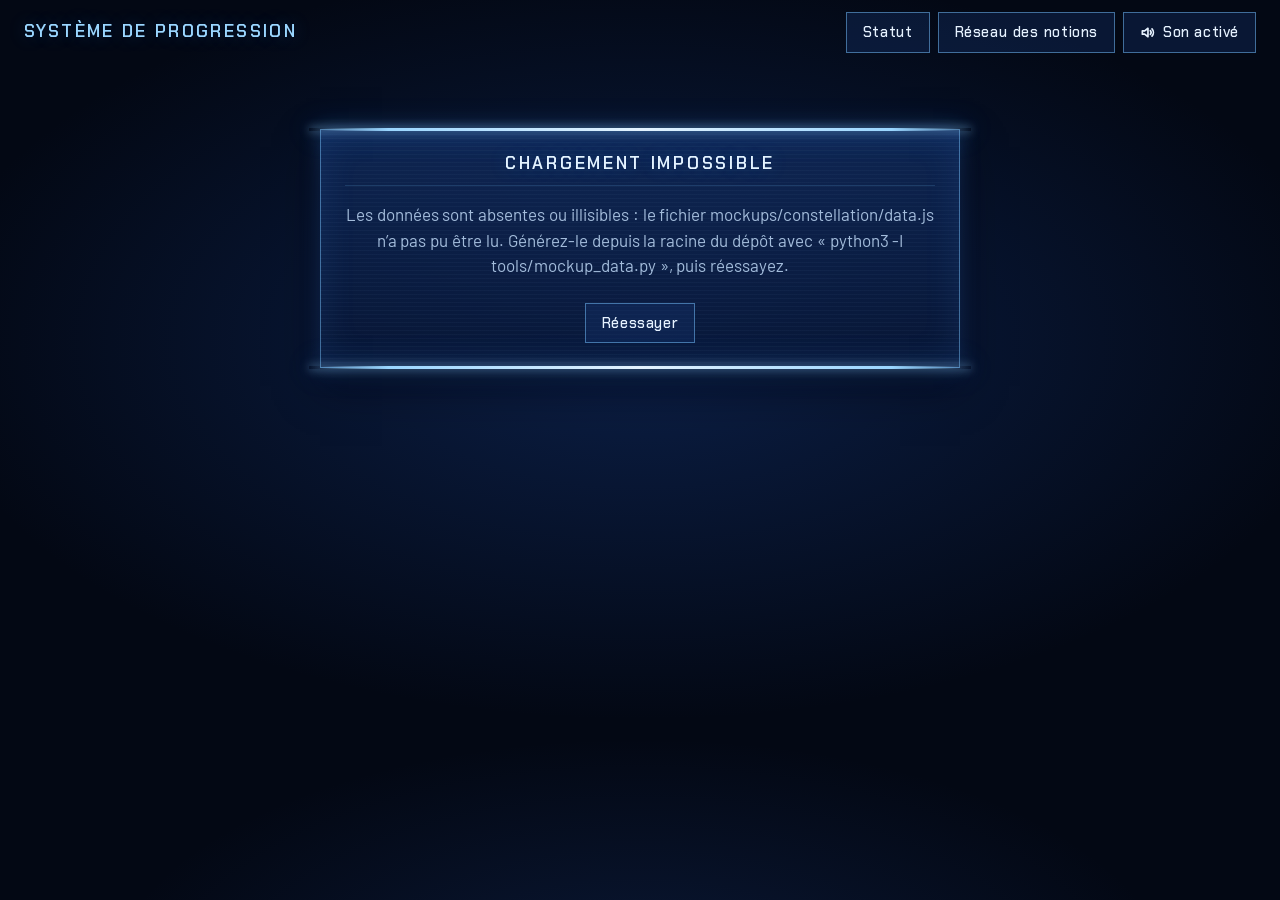
==== public/index.html @ 2bdb4b0c "public: Copie la maquette validée du Système pour la vitrine Besoin : publier la maquette sur GitHub" ====
<!DOCTYPE html>
<html lang="fr">
<head>
  <meta charset="utf-8">
  <meta name="viewport" content="width=device-width, initial-scale=1">
  <meta name="color-scheme" content="dark">
  <meta name="theme-color" content="#030814">
  <title>Système de progression</title>
  <link
    rel="preload"
    href="fonts/chakra-petch-latin-600-normal.woff2"
    as="font"
    type="font/woff2"
    crossorigin
  >
  <link rel="stylesheet" href="css/base.css">
  <link rel="stylesheet" href="css/window.css">
  <link rel="stylesheet" href="css/wheel.css">
  <link rel="stylesheet" href="css/views.css">
  <link rel="stylesheet" href="css/effects.css">
  <link rel="stylesheet" href="css/inbox.css">
  <link rel="stylesheet" href="css/wheel-fx.css">
</head>
<script defer src="data.js"></script>
<script defer src="js/model.js"></script>
<script defer src="js/dom.js"></script>
<script defer src="js/effects.js"></script>
<script defer src="js/sound-data.js"></script>
<script defer src="js/sound.js"></script>
<script defer src="js/wheel-fx.js"></script>
<script defer src="js/wheel.js"></script>
<script defer src="js/section.js"></script>
<script defer src="js/certs.js"></script>
<script defer src="js/status.js"></script>
<script defer src="js/events.js"></script>
<script defer src="js/inbox.js"></script>
<script defer src="js/demo.js"></script>
<script defer src="js/app.js"></script>
<body>
  <a class="skip-link" href="#view">Aller au contenu</a>
  <header class="topbar">
    <h1 class="brand"><a href="#/">Système de progression</a></h1>
    <nav class="topnav" aria-label="Navigation principale">
      <a class="button" id="nav-status" href="#/status">Statut</a>
      <a class="button" href="network.html">Réseau des notions</a>
      <button
        class="button inbox-toggle"
        type="button"
        id="inbox-toggle"
        popovertarget="inbox"
        hidden
      >
        <svg class="icon" viewBox="0 0 16 16" aria-hidden="true">
          <path d="M8 1.5L13.6 4.75V11.25L8 14.5L2.4 11.25V4.75ZM8 5V8.8M8 10.9V11"/>
        </svg>
        <span>Événements</span>
        <span class="inbox-count" id="inbox-count" hidden></span>
      </button>
      <button class="button sound-toggle" type="button" id="sound-toggle" aria-pressed="true">
        <svg class="icon" viewBox="0 0 16 16" aria-hidden="true">
          <path d="M2.5 6.2V9.8H5L8.5 12.5V3.5L5 6.2Z"/>
          <path d="M11 6A3 3 0 0 1 11 10M12.8 4.2A5.6 5.6 0 0 1 12.8 11.8"/>
        </svg>
        <span class="sound-label">Son activé</span>
      </button>
    </nav>
  </header>
  <main id="view" tabindex="-1"></main>
  <section class="window inbox" id="inbox" popover aria-label="Événements"></section>
  <div class="unlocks" id="unlocks" aria-live="polite"></div>
  <div class="tip" id="tip" role="tooltip" popover="manual" hidden></div>
</body>
</html>
---- public/css/base.css ----
/*
 * Maquette « Système » : jetons, polices, socle de page et surfaces du navigateur.
 *
 * Monde visuel : fenêtres holographiques bleues sur fond d'abîme, à la façon des fenêtres
 * du « Système ». Chakra Petch porte les titres et les chiffres, Barlow le texte courant
 * (fonts/, licence OFL 1.1). Rangs et états de notion suivent une même échelle de rareté
 * en sept couleurs : violet au sommet, or juste en dessous. Aucune valeur visuelle hors
 * de ces jetons dans les autres feuilles.
 */

@font-face {
  font-family: "Chakra Petch";
  font-weight: 500;
  font-display: swap;
  src: url("../fonts/chakra-petch-latin-500-normal.woff2") format("woff2");
}

@font-face {
  font-family: "Chakra Petch";
  font-weight: 600;
  font-display: swap;
  src: url("../fonts/chakra-petch-latin-600-normal.woff2") format("woff2");
}

@font-face {
  font-family: "Chakra Petch";
  font-weight: 700;
  font-display: swap;
  src: url("../fonts/chakra-petch-latin-700-normal.woff2") format("woff2");
}

@font-face {
  font-family: "Barlow";
  font-weight: 400;
  font-display: swap;
  src: url("../fonts/barlow-latin-400-normal.woff2") format("woff2");
}

@font-face {
  font-family: "Barlow";
  font-weight: 500;
  font-display: swap;
  src: url("../fonts/barlow-latin-500-normal.woff2") format("woff2");
}

@font-face {
  font-family: "Barlow";
  font-weight: 600;
  font-display: swap;
  src: url("../fonts/barlow-latin-600-normal.woff2") format("woff2");
}

:root {
  color-scheme: dark;

  /* Couleurs : abîme, voile des fenêtres, flux (bleu du Système), texte. */
  --void: #030814;
  --deep: #071226;
  --veil-top: rgb(20 52 112 / 0.58);
  --veil-bottom: rgb(7 21 52 / 0.8);
  --veil-solid: #0a1d44;
  --veil-dense-top: rgb(15 40 90 / 0.95);
  --veil-dense-bottom: rgb(6 18 46 / 0.97);
  --flux: #4db5ff;
  --flux-bright: #9ad6ff;
  --flux-line: rgb(120 196 255 / 0.5);
  --flux-faint: rgb(120 196 255 / 0.16);
  --rail: #e3f3ff;
  --bright: #ffffff;
  --text: #e6f2ff;
  --text-dim: #a3bcdb;
  --text-faint: #8aa4c6;

  /* Couleurs de rôle : titre, donnée insuffisante. */
  --gold: #f2c14e;
  --warn: #ffb45e;

  /* Échelle de rareté, du plus commun au plus rare : gris, vert, bleu, orange, rouge, */
  /* or, violet. États « découverte » à « transcendée » ; rangs E à Nation, A et S */
  /* échangés (A en or, S en rouge, choix de Louis). */
  --rarity-1: #a9bbd3;
  --rarity-2: #5fdc8f;
  --rarity-3: #4db5ff;
  --rarity-4: #ff9a4d;
  --rarity-5: #ff5f6d;
  --rarity-6: var(--gold);
  --rarity-7: #cf7dff;
  --rank-e: var(--rarity-1);
  --rank-d: var(--rarity-2);
  --rank-c: var(--rarity-3);
  --rank-b: var(--rarity-4);
  --rank-a: var(--rarity-6);
  --rank-s: var(--rarity-5);
  --rank-nation: var(--rarity-7);

  /* Types de lien du réseau : une couleur franche chacun, jamais l'or. */
  --kind-transfer: #ff5fa8;
  --kind-prerequisite: #4db5ff;
  --kind-instance: #62d9ad;
  --kind-complement: #b9a0ff;
  --kind-analog: #ff9a4d;

  --font-display: "Chakra Petch", "Barlow", sans-serif;
  --font-body: "Barlow", sans-serif;
  --fs-xs: 0.8125rem;
  --fs-sm: 0.9375rem;
  --fs-md: 1.0625rem;
  --fs-lg: 1.375rem;
  --fs-xl: 1.75rem;
  --fs-2xl: 2.25rem;

  --s1: 4px;
  --s2: 8px;
  --s3: 12px;
  --s4: 16px;
  --s5: 24px;
  --s6: 32px;
  --s7: 48px;
  --s8: 64px;

  --t-fast: 140ms;
  --t-panel: 280ms;
  --t-travel: 460ms;
  --ease-out: cubic-bezier(0.16, 1, 0.3, 1);

  --glow-soft: 0 0 18px rgb(64 150 255 / 0.28);
  --glow-strong: 0 0 10px rgb(154 214 255 / 0.7), 0 0 28px rgb(64 150 255 / 0.45);
  --topbar: 64px;
}

*,
*::before,
*::after {
  box-sizing: border-box;
}

html {
  background: var(--void);
  scrollbar-color: rgb(120 196 255 / 0.4) transparent;
  scrollbar-width: thin;
}

body {
  margin: 0;
  min-height: 100dvh;
  font-family: var(--font-body);
  font-size: var(--fs-md);
  line-height: 1.5;
  word-spacing: 0.05em;
  color: var(--text);
  background:
    radial-gradient(ellipse 80% 60% at 50% 38%, rgb(22 62 140 / 0.42), transparent 70%),
    radial-gradient(ellipse 60% 40% at 50% 110%, rgb(40 90 190 / 0.2), transparent 70%),
    var(--void);
  background-attachment: fixed;
  font-variant-numeric: tabular-nums;
  -webkit-tap-highlight-color: rgb(77 181 255 / 0.2);
  overflow-x: clip;
}

::selection {
  color: var(--void);
  background: var(--flux-bright);
}

h1,
h2,
h3,
p,
ul,
ol,
dl,
dd,
table {
  margin: 0;
  padding: 0;
}

ul,
ol {
  list-style: none;
}

h1,
h2,
h3 {
  font-family: var(--font-display);
  font-weight: 600;
  line-height: 1.15;
  text-wrap: balance;
}

a {
  color: inherit;
  text-decoration: none;
}

button {
  font: inherit;
  color: inherit;
}

code {
  font-family: ui-monospace, "DejaVu Sans Mono", monospace;
  font-size: 0.88em;
  color: var(--flux-bright);
}

svg {
  display: block;
}

:focus-visible {
  outline: 2px solid var(--rail);
  outline-offset: 3px;
  border-radius: 2px;
}

.visually-hidden {
  position: absolute;
  width: 1px;
  height: 1px;
  overflow: hidden;
  clip-path: inset(50%);
  white-space: nowrap;
}

.skip-link {
  position: fixed;
  top: var(--s2);
  left: var(--s2);
  z-index: 30;
  padding: var(--s2) var(--s4);
  color: var(--void);
  background: var(--rail);
  translate: 0 -200%;
}

.skip-link:focus-visible {
  translate: 0;
}

/* ───── Barre du haut : nom de la page et navigation ───── */

.topbar {
  display: flex;
  flex-wrap: wrap;
  align-items: center;
  justify-content: space-between;
  gap: var(--s2) var(--s5);
  min-height: var(--topbar);
  padding: var(--s3) var(--s5);
}

.brand {
  font-size: var(--fs-md);
  font-weight: 600;
  letter-spacing: 0.14em;
  text-transform: uppercase;
  color: var(--flux-bright);
  text-shadow: var(--glow-soft);
}

.topnav {
  display: flex;
  flex-wrap: wrap;
  gap: var(--s2);
}

.icon {
  flex: none;
  width: 1em;
  height: 1em;
  fill: none;
  stroke: currentColor;
  stroke-width: 1.8;
  stroke-linecap: round;
  stroke-linejoin: round;
}

#view {
  padding: 0 var(--s5) var(--s6);
}

#view:focus {
  outline: none;
}
---- public/css/window.css ----
/*
 * Maquette « Système » : composants partagés par toutes les vues.
 *
 * Fenêtre du Système (.window) : voile bleu translucide, filets lumineux en haut et en
 * bas qui débordent du cadre, titre centré en en-tête, teintée par un ton de rareté
 * (data-tone). Puis boutons, étiquettes de statut, jauges, insignes de rang, signes
 * d'état des notions et infobulle.
 */

.window {
  position: relative;
  padding: var(--s5);
  border: 1px solid var(--flux-line);
  background:
    repeating-linear-gradient(
      180deg,
      rgb(154 214 255 / 0.035) 0 1px,
      transparent 1px 4px
    ),
    linear-gradient(180deg, var(--veil-top), var(--veil-bottom));
  box-shadow:
    0 18px 40px rgb(0 4 16 / 0.55),
    var(--glow-soft),
    inset 0 0 36px rgb(64 150 255 / 0.12);
}

.window::before,
.window::after {
  content: "";
  position: absolute;
  left: calc(var(--s3) * -1);
  right: calc(var(--s3) * -1);
  height: 3px;
  background: linear-gradient(
    90deg,
    transparent,
    var(--flux-bright) 12%,
    var(--rail) 50%,
    var(--flux-bright) 88%,
    transparent
  );
  box-shadow: var(--glow-strong);
  pointer-events: none;
}

.window::before {
  top: -2px;
}

.window::after {
  bottom: -2px;
}

.window-head {
  display: flex;
  align-items: center;
  justify-content: center;
  gap: var(--s3);
  margin-bottom: var(--s4);
  padding-bottom: var(--s3);
  border-bottom: 1px solid var(--flux-faint);
}

.window-title {
  font-size: var(--fs-md);
  font-weight: 600;
  letter-spacing: 0.16em;
  text-transform: uppercase;
  color: var(--rail);
  text-shadow: var(--glow-soft);
}

/* ───── Ton de rareté (data-tone 1 à 7, ou gold) : teinte fenêtre, jauge ou ligne ───── */

[data-tone="1"] {
  --tone: var(--rarity-1);
}

[data-tone="2"] {
  --tone: var(--rarity-2);
}

[data-tone="3"] {
  --tone: var(--rarity-3);
}

[data-tone="4"] {
  --tone: var(--rarity-4);
}

[data-tone="5"] {
  --tone: var(--rarity-5);
}

[data-tone="6"] {
  --tone: var(--rarity-6);
}

[data-tone="7"] {
  --tone: var(--rarity-7);
}

[data-tone="gold"] {
  --tone: var(--gold);
}

.window[data-tone] {
  border-color: color-mix(in oklab, var(--tone) 60%, transparent);
  background:
    repeating-linear-gradient(
      180deg,
      color-mix(in oklab, var(--tone) 5%, transparent) 0 1px,
      transparent 1px 4px
    ),
    linear-gradient(
      180deg,
      color-mix(in oklab, var(--tone) 16%, var(--veil-top)),
      var(--veil-bottom)
    );
  box-shadow:
    0 18px 40px rgb(0 4 16 / 0.55),
    0 0 18px color-mix(in oklab, var(--tone) 30%, transparent),
    inset 0 0 36px color-mix(in oklab, var(--tone) 12%, transparent);
}

.window[data-tone]::before,
.window[data-tone]::after {
  background: linear-gradient(
    90deg,
    transparent,
    var(--tone) 12%,
    color-mix(in oklab, var(--tone) 30%, white) 50%,
    var(--tone) 88%,
    transparent
  );
  box-shadow:
    0 0 10px color-mix(in oklab, var(--tone) 70%, transparent),
    0 0 28px color-mix(in oklab, var(--tone) 45%, transparent);
}

.window[data-tone] > .window-head {
  border-bottom-color: color-mix(in oklab, var(--tone) 25%, transparent);
}

.window[data-tone] > .window-head .window-title {
  color: color-mix(in oklab, var(--tone) 30%, white);
  text-shadow: 0 0 18px color-mix(in oklab, var(--tone) 40%, transparent);
}

@media (prefers-reduced-motion: no-preference) {
  .unfold {
    animation: unfold var(--t-panel) var(--ease-out) backwards;
    animation-delay: calc(var(--order, 0) * 50ms);
  }

  @keyframes unfold {
    from {
      clip-path: inset(49% -16px 49% -16px);
      opacity: 0.3;
    }

    to {
      clip-path: inset(-16px -16px -48px -16px);
      opacity: 1;
    }
  }
}

/* ───── Boutons et liens d'action ───── */

.button {
  display: inline-flex;
  align-items: center;
  gap: var(--s2);
  min-height: 40px;
  padding: var(--s2) var(--s4);
  border: 1px solid var(--flux-line);
  font-family: var(--font-display);
  font-size: var(--fs-sm);
  font-weight: 500;
  letter-spacing: 0.04em;
  color: var(--text);
  background: rgb(20 52 112 / 0.35);
  cursor: pointer;
  transition:
    background-color var(--t-fast) var(--ease-out),
    border-color var(--t-fast) var(--ease-out),
    box-shadow var(--t-fast) var(--ease-out);
}

.button[aria-current="page"] {
  border-color: var(--flux-bright);
  background: rgb(40 100 200 / 0.5);
}

.button:active {
  scale: 0.97;
}

.sound-toggle[aria-pressed="false"] {
  color: var(--text-faint);
  border-style: dashed;
}

@media (hover: hover) {
  .button:hover {
    border-color: var(--rail);
    background: rgb(40 100 200 / 0.5);
    box-shadow: var(--glow-soft);
  }
}

.key {
  padding: 0 var(--s2);
  border: 1px solid var(--flux-faint);
  font-size: var(--fs-xs);
  color: var(--text-dim);
}

/* ───── Statut d'une valeur : observé, estimé, insuffisant, non mesurable ───── */

.tag {
  display: inline-block;
  padding: 0 var(--s2);
  border: 1px solid var(--flux-faint);
  font-size: var(--fs-xs);
  font-weight: 500;
  line-height: 1.5;
  color: var(--text-dim);
  white-space: nowrap;
  cursor: help;
}

.tag[data-status="estimated"] {
  border-style: dashed;
  border-color: var(--flux-line);
  color: var(--flux-bright);
}

.tag[data-status="insufficient"] {
  border-style: dotted;
  border-color: var(--warn);
  color: var(--warn);
}

.tag[data-status="unmeasurable"] {
  border-style: dotted;
  color: var(--text-faint);
}

.info {
  display: inline-grid;
  place-items: center;
  width: 20px;
  height: 20px;
  vertical-align: -4px;
  color: var(--text-faint);
  cursor: help;
}

.info .icon {
  width: 16px;
  height: 16px;
  stroke-width: 2.4;
}

.info:hover,
.info:focus-visible {
  color: var(--rail);
}

.nowrap {
  white-space: nowrap;
}

/* ───── Jauge ───── */

.bar {
  position: relative;
  height: 6px;
  background: rgb(120 196 255 / 0.14);
  overflow: hidden;
}

.bar-fill {
  position: absolute;
  inset: 0 auto 0 0;
  width: calc(var(--ratio, 0) * 100%);
  min-width: 0;
  background: linear-gradient(90deg, var(--flux), var(--rail));
  box-shadow: var(--glow-strong);
}

.bar[data-tone] {
  background: color-mix(in oklab, var(--tone) 16%, transparent);
}

.bar[data-tone] .bar-fill {
  background: linear-gradient(
    90deg,
    color-mix(in oklab, var(--tone) 65%, black),
    var(--tone)
  );
  box-shadow: 0 0 12px color-mix(in oklab, var(--tone) 60%, transparent);
}

/* ───── Insigne de rang : hexagone, couleur par rareté, lettre toujours lisible ───── */

.rank {
  --rank-color: var(--text-faint);
  --tone: var(--rank-color);
  --hexagon: polygon(50% 0, 100% 25%, 100% 75%, 50% 100%, 0 75%, 0 25%);
  position: relative;
  isolation: isolate;
  display: inline-grid;
  place-items: center;
  flex: none;
  width: 2.3em;
  aspect-ratio: 1 / 1.1;
  font-family: var(--font-display);
  font-weight: 700;
  line-height: 1;
  color: var(--rank-color);
}

/* Le fond de l'hexagone est un calque : les éclairs de l'insigne peuvent en déborder. */
.rank::before {
  content: "";
  position: absolute;
  inset: 0;
  z-index: -1;
  background: var(--rank-color);
  clip-path: var(--hexagon);
}

.rank > span {
  display: grid;
  place-items: center;
  width: calc(100% - 4px);
  height: calc(100% - 4px);
  background: var(--veil-solid);
  clip-path: var(--hexagon);
}

.rank[data-rank="E"] {
  --rank-color: var(--rank-e);
}

.rank[data-rank="D"] {
  --rank-color: var(--rank-d);
}

.rank[data-rank="C"] {
  --rank-color: var(--rank-c);
}

.rank[data-rank="B"] {
  --rank-color: var(--rank-b);
}

.rank[data-rank="A"] {
  --rank-color: var(--rank-a);
}

.rank[data-rank="S"] {
  --rank-color: var(--rank-s);
}

.rank[data-rank="Nation"] {
  --rank-color: var(--rank-nation);
}

/* ───── Signe d'état d'une notion : forme par rendu, couleur de rareté par état ───── */

.glyph {
  --state-color: var(--text-faint);
  flex: none;
  width: 14px;
  height: 14px;
  overflow: visible;
}

.glyph[data-level="1"] {
  --state-color: var(--rarity-1);
}

.glyph[data-level="2"] {
  --state-color: var(--rarity-2);
}

.glyph[data-level="3"] {
  --state-color: var(--rarity-3);
}

.glyph[data-level="4"] {
  --state-color: var(--rarity-4);
}

.glyph[data-level="5"] {
  --state-color: var(--rarity-5);
}

.glyph[data-level="6"] {
  --state-color: var(--rarity-6);
}

.glyph[data-level="7"] {
  --state-color: var(--rarity-7);
}

.glyph[data-group="unmet"] {
  fill: none;
  stroke: var(--text-faint);
  stroke-width: 1.4;
  opacity: 0.7;
}

.glyph[data-group="declared"] {
  fill: none;
  stroke: var(--rail);
  stroke-width: 1.6;
  stroke-dasharray: 2.4 2;
}

.glyph[data-group="low"] {
  fill: var(--state-color);
  stroke: none;
}

.glyph[data-group="high"] {
  fill: var(--state-color);
  stroke: var(--rail);
  stroke-width: 1;
  filter: drop-shadow(0 0 5px var(--state-color));
}

@media (prefers-reduced-motion: no-preference) {
  .glyph[data-group="high"] {
    animation: awake 2.8s ease-in-out infinite alternate;
  }

  @keyframes awake {
    from {
      filter: drop-shadow(0 0 2px var(--state-color));
    }

    to {
      filter: drop-shadow(0 0 8px var(--state-color));
    }
  }
}

/* ───── Infobulle : rendue sur le body, bornée à l'écran par dom.js ───── */

.tip {
  position: fixed;
  top: 0;
  left: 0;
  z-index: 40;
  max-width: min(320px, calc(100vw - 16px));
  padding: var(--s2) var(--s3);
  border: 1px solid var(--flux-bright);
  font-size: var(--fs-xs);
  font-weight: 500;
  line-height: 1.4;
  color: var(--text);
  background: var(--veil-solid);
  box-shadow:
    0 8px 20px rgb(0 4 16 / 0.6),
    var(--glow-soft);
  pointer-events: none;
  overflow-wrap: anywhere;
  white-space: pre-line;
}

.tip[popover] {
  inset: 0 auto auto 0;
  margin: 0;
  overflow: visible;
}

.tip[hidden] {
  display: none;
}

@media (prefers-reduced-motion: no-preference) {
  .tip {
    animation: tip-in var(--t-fast) var(--ease-out);
  }

  @keyframes tip-in {
    from {
      opacity: 0;
    }
  }
}

/* ───── Page de repli : données absentes ou illisibles ───── */

.fatal {
  max-width: 640px;
  margin: var(--s8) auto 0;
  text-align: center;
}

.fatal p {
  margin-bottom: var(--s5);
  color: var(--text-dim);
}

.empty {
  color: var(--text-dim);
}
---- public/css/wheel.css ----
/*
 * Maquette « Système » : niveau 1, la roue des domaines.
 *
 * La roue occupe la hauteur libre de l'écran ; ses tailles suivent --size, texte du
 * centre compris, pour qu'il tienne à toute taille et à tout zoom. Sous 620 px de large
 * ou 600 px de haut, la liste des domaines la remplace. L'allumage en cascade
 * des secteurs ne joue qu'au premier affichage (.is-intro).
 */

.wheel-stage {
  --size: min(100vw - 2 * var(--s5), 100dvh - var(--topbar) - 72px);
  position: relative;
  display: grid;
  place-items: center;
}

.wheel {
  position: relative;
  width: var(--size);
  aspect-ratio: 1;
}

.wheel-svg {
  width: 100%;
  height: 100%;
  overflow: visible;
}

.domain-list {
  display: none;
}

/* ───── Secteurs ───── */

.sector {
  cursor: pointer;
  outline: none;
}

.sector-shape {
  fill: rgb(44 116 230 / 0.16);
  stroke: var(--flux-line);
  stroke-width: 1.5;
  transition:
    fill var(--t-fast) var(--ease-out),
    stroke var(--t-fast) var(--ease-out);
}

.sector[data-ranked="no"] .sector-shape {
  fill: rgb(44 116 230 / 0.06);
  stroke: var(--flux-faint);
  stroke-dasharray: 5 5;
}

.sector[data-rank="E"] {
  --sector-color: var(--rank-e);
}

.sector[data-rank="D"] {
  --sector-color: var(--rank-d);
}

.sector[data-rank="C"] {
  --sector-color: var(--rank-c);
}

.sector[data-rank="B"] {
  --sector-color: var(--rank-b);
}

.sector[data-rank="A"] {
  --sector-color: var(--rank-a);
}

.sector[data-rank="S"] {
  --sector-color: var(--rank-s);
}

.sector[data-rank="Nation"] {
  --sector-color: var(--rank-nation);
}

.sector[data-rank] .sector-shape {
  fill: color-mix(in srgb, var(--sector-color) 20%, transparent);
  stroke: color-mix(in srgb, var(--sector-color) 75%, transparent);
}

.sector[data-rank] .tier-fill {
  stroke: var(--sector-color);
  filter: drop-shadow(0 0 5px var(--sector-color));
}

.sector[data-rank="S"] .sector-shape,
.sector[data-rank="Nation"] .sector-shape {
  stroke: var(--sector-color);
  stroke-width: 2.5;
  filter: drop-shadow(0 0 8px var(--sector-color));
}

.sector[data-rank="S"] .sector-name,
.sector[data-rank="Nation"] .sector-name {
  fill: var(--sector-color);
}

.sector-name {
  font-family: var(--font-display);
  font-size: 23px;
  font-weight: 600;
  letter-spacing: 0.02em;
  fill: var(--text);
  text-anchor: middle;
  dominant-baseline: central;
  pointer-events: none;
}

.sector[data-ranked="no"] .sector-name {
  fill: var(--text-dim);
}

.tier-track,
.tier-fill {
  fill: none;
  stroke-width: 7;
}

.tier-track {
  stroke: rgb(120 196 255 / 0.2);
}

.tier-fill {
  stroke: var(--rail);
  filter: drop-shadow(0 0 5px var(--flux));
}

.sector-rank {
  --rank-color: var(--text-faint);
}

.sector-rank polygon {
  fill: var(--veil-solid);
  stroke: var(--rank-color);
  stroke-width: 2.5;
}

.sector-rank[data-rank="none"] polygon {
  stroke-width: 1.5;
  stroke-dasharray: 4 4;
}

.rank-letter {
  font-family: var(--font-display);
  font-size: 25px;
  font-weight: 700;
  fill: var(--rank-color);
  text-anchor: middle;
  dominant-baseline: central;
}

.sector-rank[data-rank="E"] {
  --rank-color: var(--rank-e);
}

.sector-rank[data-rank="D"] {
  --rank-color: var(--rank-d);
}

.sector-rank[data-rank="C"] {
  --rank-color: var(--rank-c);
}

.sector-rank[data-rank="B"] {
  --rank-color: var(--rank-b);
}

.sector-rank[data-rank="A"] {
  --rank-color: var(--rank-a);
}

.sector-rank[data-rank="S"] {
  --rank-color: var(--rank-s);
}

.sector-rank[data-rank="Nation"] {
  --rank-color: var(--rank-nation);
}

.sector:focus-visible .sector-shape {
  fill: color-mix(in srgb, var(--sector-color, var(--flux)) 45%, transparent);
  stroke: var(--rail);
  stroke-width: 3;
}

@media (hover: hover) {
  .sector:hover .sector-shape {
    fill: color-mix(in srgb, var(--sector-color, var(--flux)) 45%, transparent);
    stroke: var(--rail);
    filter: drop-shadow(0 0 10px var(--sector-color, var(--flux)));
  }

  .sector:hover .sector-name {
    fill: var(--bright);
  }

  .wheel-svg:has(.sector:hover) .sector:not(:hover) {
    opacity: 0.55;
  }
}

.sector {
  transition: opacity var(--t-fast) var(--ease-out);
}

@media (prefers-reduced-motion: no-preference) {
  .is-intro .sector {
    animation: sector-on 520ms var(--ease-out) backwards;
    animation-delay: calc(var(--i) * 34ms + 120ms);
  }

  .is-intro .hub {
    animation: hub-on 600ms var(--ease-out) backwards;
  }

  @keyframes sector-on {
    from {
      opacity: 0;
      filter: brightness(2.4);
    }
  }

  @keyframes hub-on {
    from {
      opacity: 0;
      scale: 0.9;
    }
  }
}

/* ───── Centre : niveaux et accès à la fenêtre de statut ───── */

.gauge-track {
  fill: none;
  stroke: rgb(120 196 255 / 0.14);
  stroke-width: 3;
}

.gauge-fill {
  fill: none;
  stroke-width: 4;
  stroke-linecap: round;
}

.gauge-official {
  stroke: var(--rail);
  filter: drop-shadow(0 0 4px var(--flux-bright));
}

.gauge-system {
  stroke: var(--flux);
}

.hub {
  position: absolute;
  inset: 34.4%;
  display: flex;
  flex-direction: column;
  align-items: center;
  justify-content: center;
  gap: calc(var(--size) * 0.004);
  border: 1px solid var(--flux-line);
  border-radius: 50%;
  font-size: calc(var(--size) * 0.0165);
  text-align: center;
  background: radial-gradient(circle, rgb(28 76 160 / 0.6), rgb(7 21 52 / 0.85) 75%);
  box-shadow:
    var(--glow-soft),
    inset 0 0 30px rgb(64 150 255 / 0.2);
  transition:
    border-color var(--t-fast) var(--ease-out),
    box-shadow var(--t-fast) var(--ease-out);
}

.hub:focus-visible {
  border-radius: 50%;
}

.hub-official,
.hub-system {
  display: flex;
  flex-wrap: wrap;
  align-items: baseline;
  justify-content: center;
  gap: 0 0.5em;
}

.hub-official {
  flex-direction: column;
  align-items: center;
}

.hub-label {
  font-family: var(--font-display);
  font-weight: 500;
  letter-spacing: 0.1em;
  text-transform: uppercase;
  color: var(--text-dim);
}

.hub-official .hub-value {
  font-family: var(--font-display);
  font-size: 3.5em;
  font-weight: 700;
  line-height: 1.05;
  color: var(--bright);
  text-shadow: var(--glow-strong);
}

.hub-system .hub-value {
  font-family: var(--font-display);
  font-size: 1.25em;
  font-weight: 600;
}

.hub .tag {
  font-size: 0.85em;
  line-height: 1.35;
  cursor: inherit;
}

.hub-action {
  display: inline-flex;
  align-items: center;
  gap: 0.3em;
  margin-top: 0.3em;
  font-size: 0.92em;
  font-weight: 500;
  color: var(--flux-bright);
}

@media (hover: hover) {
  .hub:hover {
    border-color: var(--rail);
    box-shadow:
      var(--glow-strong),
      inset 0 0 30px rgb(64 150 255 / 0.3);
  }
}

/* ───── Résumé d'un domaine, à droite de la roue quand la place existe ───── */

.readout {
  display: none;
  position: absolute;
  top: 50%;
  left: calc(100% + var(--s6));
  width: min(300px, calc((100vw - var(--size)) / 2 - var(--s8)));
  translate: 0 -50%;
  pointer-events: none;
}

.has-side .readout {
  display: block;
}

.readout-window {
  animation: none;
  padding: var(--s4);
  font-size: var(--fs-sm);
}

.readout-rank {
  display: flex;
  align-items: center;
  gap: var(--s3);
  margin-bottom: var(--s4);
}

.readout-tiers {
  display: grid;
  gap: var(--s3);
}

.readout-tier {
  display: grid;
  grid-template-columns: 1fr auto;
  gap: var(--s1) var(--s3);
}

.readout-tier .bar {
  grid-column: 1 / -1;
}

.readout-count {
  font-family: var(--font-display);
  color: var(--text-dim);
}

.readout-next {
  margin-top: var(--s4);
  padding-top: var(--s3);
  border-top: 1px solid var(--flux-faint);
  color: var(--text-dim);
}

.wheel-legend {
  margin-top: var(--s4);
  font-size: var(--fs-sm);
  color: var(--text-dim);
  text-align: center;
}

.wheel-empty {
  margin-top: var(--s8);
  text-align: center;
}

/* ───── Écran trop petit pour la roue : centre puis liste des domaines ───── */

@media (max-width: 620px), (max-height: 600px) {
  .wheel-stage {
    --size: min(100vw - 2 * var(--s5), 320px);
    gap: var(--s5);
  }

  .wheel {
    height: calc(var(--size) * 0.62);
    aspect-ratio: auto;
  }

  .wheel-svg {
    display: none;
  }

  .hub {
    inset: 0 19%;
    font-size: calc(var(--size) * 0.033);
  }

  .domain-list {
    display: grid;
    grid-template-columns: repeat(auto-fill, minmax(240px, 1fr));
    width: 100%;
  }

  .domain-row {
    display: flex;
    align-items: center;
    gap: var(--s3);
    min-height: 56px;
    padding: var(--s2) var(--s3);
    border: 1px solid var(--flux-faint);
    font-size: var(--fs-sm);
  }

  .domain-name {
    flex: 1;
    font-family: var(--font-display);
    font-weight: 600;
  }

  .domain-rank {
    color: var(--text-dim);
  }

  .domain-row:hover,
  .domain-row:focus-visible {
    border-color: var(--rail);
    background: rgb(40 100 200 / 0.3);
  }
}
---- public/css/views.css ----
/*
 * Maquette « Système » : niveau 2 (domaine), niveau 3 (palier) et fenêtre de statut.
 *
 * L'entrée dans un domaine prolonge la roue : la vue se dévoile en cercle depuis le
 * secteur cliqué (--ox, --oy posés par section.js, dans le repère de la vue). Les autres
 * vues déplient leurs fenêtres (window.css). Les couleurs d'état viennent du ton de rareté
 * (--tone, window.css).
 */

.back {
  display: flex;
  align-items: center;
  gap: var(--s3);
  margin-bottom: var(--s5);
}

.section-view,
.tier-view,
.status-view {
  max-width: 1480px;
  margin: 0 auto;
}

@media (prefers-reduced-motion: no-preference) {
  .section-view.from-sector {
    animation: from-sector var(--t-travel) var(--ease-out);
  }

  .section-view.from-sector .unfold {
    animation: none;
  }

  @keyframes from-sector {
    from {
      clip-path: circle(4% at var(--ox) var(--oy));
      opacity: 0.4;
    }

    to {
      clip-path: circle(150% at var(--ox) var(--oy));
      opacity: 1;
    }
  }
}

/* ───── En-tête d'un domaine ou d'un palier ───── */

.section-head {
  display: flex;
  flex-wrap: wrap;
  align-items: center;
  gap: var(--s3) var(--s5);
  margin-bottom: var(--s4);
}

.section-head .rank {
  font-size: var(--fs-xl);
}

.section-name {
  font-size: var(--fs-2xl);
  letter-spacing: 0.01em;
  color: var(--bright);
  text-shadow: var(--glow-soft);
}

.section-rank {
  display: flex;
  align-items: center;
  gap: var(--s2);
  color: var(--text-dim);
}

.section-next {
  flex: 1 1 320px;
  color: var(--text-dim);
  text-align: right;
}

.state-legend {
  display: flex;
  flex-wrap: wrap;
  gap: var(--s2) var(--s5);
  margin-bottom: var(--s5);
  font-size: var(--fs-sm);
  color: var(--text-dim);
}

.state-legend li {
  display: flex;
  align-items: center;
  gap: var(--s2);
}

.state-legend .info {
  margin-left: calc(var(--s2) * -1);
}

/* ───── Niveau 2 : une fenêtre par palier ───── */

.tiers {
  display: grid;
  grid-template-columns: repeat(auto-fit, minmax(250px, 1fr));
  gap: var(--s6) var(--s5);
  align-items: start;
}

.tier-window {
  padding: var(--s4);
}

.tier-open {
  display: grid;
  grid-template-columns: 1fr auto;
  gap: var(--s2) var(--s3);
  align-items: center;
  margin: 0 calc(var(--s2) * -1) var(--s3);
  padding: var(--s2);
  transition: background-color var(--t-fast) var(--ease-out);
}

.tier-open .bar {
  grid-column: 1 / -1;
}

.tier-count {
  font-family: var(--font-display);
  font-weight: 600;
}

.tier-more {
  display: inline-flex;
  align-items: center;
  gap: var(--s1);
  font-size: var(--fs-sm);
  color: var(--flux-bright);
}

@media (hover: hover) {
  .tier-open:hover {
    background: rgb(64 150 255 / 0.18);
  }
}

.notion {
  display: flex;
  align-items: flex-start;
  gap: var(--s3);
  padding: var(--s1) 0;
  font-size: var(--fs-sm);
  line-height: 1.3;
  color: var(--text-faint);
}

.notion .glyph {
  margin-top: 3px;
}

.notion-title {
  display: -webkit-box;
  overflow: hidden;
  -webkit-box-orient: vertical;
  -webkit-line-clamp: 2;
}

.notion[data-group="declared"] {
  color: var(--text-dim);
}

.notion[data-group="low"] {
  color: var(--text);
}

.notion[data-group="high"] {
  font-weight: 600;
  color: var(--bright);
}

.section-certs {
  margin-top: var(--s7);
  font-size: var(--fs-sm);
  color: var(--text-dim);
}

/* ───── Certifications : cartes d'un domaine, cellules du statut, premier plan ───── */

.group-title {
  margin-bottom: var(--s4);
  font-size: var(--fs-md);
  letter-spacing: 0.04em;
  color: var(--flux-bright);
}

.cert-cards {
  display: grid;
  grid-template-columns: repeat(auto-fit, minmax(min(100%, 320px), 1fr));
  gap: var(--s6) var(--s5);
  align-items: start;
}

.cert-window,
.cert-dialog-window {
  display: grid;
  gap: var(--s3);
  padding: var(--s4);
  color: var(--text);
}

.cert-window > .window-head,
.cert-dialog-window > .window-head {
  margin-bottom: 0;
}

.cert-window .window-title,
.cert-dialog-window .window-title {
  letter-spacing: 0.06em;
  text-align: center;
  text-wrap: balance;
}

.cert-state {
  font-family: var(--font-display);
  font-size: var(--fs-md);
  font-weight: 600;
  color: var(--bright);
}

[data-tone] > .cert-state {
  color: color-mix(in oklab, var(--tone) 55%, white);
}

.cert-conditions {
  color: var(--text-dim);
}

.cert-gauge {
  display: grid;
  gap: var(--s2);
  color: var(--text-dim);
}

.cert-links {
  display: flex;
  flex-wrap: wrap;
  align-items: center;
  gap: var(--s2);
}

.cert-note {
  margin-left: var(--s2);
  font-family: var(--font-body);
  font-size: var(--fs-sm);
  font-weight: 400;
  color: var(--text-dim);
}

.cert-tiers {
  display: grid;
  gap: var(--s2);
}

.cert-tier summary {
  display: grid;
  grid-template-columns: auto 1fr auto;
  gap: var(--s1) var(--s2);
  align-items: center;
  padding: var(--s1) 0;
  list-style: none;
  cursor: pointer;
}

.cert-tier summary::-webkit-details-marker {
  display: none;
}

.cert-tier summary .bar {
  grid-column: 1 / -1;
}

.cert-tier summary .icon {
  color: var(--flux-bright);
  transition: rotate var(--t-fast) var(--ease-out);
}

.cert-tier[open] summary .icon {
  rotate: 90deg;
}

.cert-tier .notions {
  max-height: min(220px, 30dvh);
  margin-top: var(--s2);
  padding-left: var(--s4);
  overflow-y: auto;
  scrollbar-color: rgb(120 196 255 / 0.4) transparent;
  scrollbar-width: thin;
}

.cert-dialog {
  width: min(560px, calc(100vw - 2 * var(--s5)));
  padding: var(--s3);
  border: 0;
  color: var(--text);
  background: transparent;
  overflow: visible;
}

.cert-dialog::backdrop {
  background: rgb(3 8 20 / 0.55);
  backdrop-filter: blur(5px);
}

.cert-dialog-window .group-title {
  margin: var(--s2) 0 0;
}

.cert-nav {
  display: flex;
  align-items: center;
  gap: var(--s3);
  padding-top: var(--s3);
  border-top: 1px solid var(--flux-faint);
  font-family: var(--font-display);
  color: var(--text-dim);
}

.cert-nav > :last-child {
  margin-left: auto;
}

.cert-arrow {
  padding: var(--s2);
  min-width: 40px;
  justify-content: center;
}

.cert-arrow.is-flipped .icon {
  rotate: 180deg;
}

.cert-arrow[aria-disabled="true"] {
  border-style: dashed;
  color: var(--text-faint);
  opacity: 0.5;
  cursor: default;
}

@media (prefers-reduced-motion: no-preference) {
  .cert-dialog[open] {
    animation: dialog-in var(--t-panel) var(--ease-out);
  }

  .cert-dialog-window {
    animation: none;
  }

  @keyframes dialog-in {
    from {
      opacity: 0;
      scale: 0.94;
    }
  }
}

/* ───── Niveau 3 : tableau des notions d'un palier ───── */

.tier-head {
  display: grid;
  gap: var(--s2);
  margin-bottom: var(--s6);
}

.tier-head .tier-count {
  color: var(--text-dim);
}

.tier-head .bar {
  max-width: 480px;
}

.table-window {
  container-type: inline-size;
}

.notion-table {
  width: 100%;
  border-collapse: separate;
  border-spacing: 0 var(--s1);
  font-size: var(--fs-sm);
}

.notion-table th,
.notion-table td {
  padding: var(--s2) var(--s3);
  border-bottom: 1px solid var(--flux-faint);
  text-align: center;
  vertical-align: middle;
}

.notion-table thead th {
  font-family: var(--font-display);
  font-weight: 600;
  letter-spacing: 0.04em;
  color: var(--flux-bright);
  white-space: nowrap;
}

.notion-table th:first-child {
  text-align: left;
}

.notion-table tbody th {
  font-weight: 400;
  overflow-wrap: anywhere;
}

.notion-table tbody tr:last-child > * {
  border-bottom: 0;
}

.notion-table tr[data-tone] > * {
  border-top: 1px solid color-mix(in oklab, var(--tone) 75%, transparent);
  border-bottom-color: transparent;
  background: color-mix(in oklab, var(--tone) 11%, transparent);
}

.notion-table tr[data-tone] > :last-child {
  border-right: 1px solid color-mix(in oklab, var(--tone) 75%, transparent);
}

.notion-table tr[data-group="unmet"] {
  color: var(--text-faint);
}

.notion-table tr[data-group="high"] th {
  font-weight: 600;
  color: var(--bright);
}

.state {
  display: inline-flex;
  align-items: center;
  gap: var(--s2);
  white-space: nowrap;
  cursor: help;
}

@container (max-width: 640px) {
  .notion-table thead {
    display: none;
  }

  .notion-table tr {
    display: flex;
    flex-wrap: wrap;
    gap: var(--s1) var(--s4);
    margin-bottom: var(--s1);
    padding: var(--s3);
    border-bottom: 1px solid var(--flux-faint);
  }

  .notion-table tr[data-tone] {
    border-top: 1px solid color-mix(in oklab, var(--tone) 75%, transparent);
    border-right: 1px solid color-mix(in oklab, var(--tone) 75%, transparent);
    border-bottom-color: transparent;
    background: color-mix(in oklab, var(--tone) 11%, transparent);
  }

  .notion-table tr[data-tone] > * {
    background: none;
  }

  .notion-table tbody th,
  .notion-table td {
    padding: 0;
    border: 0;
    text-align: left;
  }

  .notion-table tbody th {
    flex: 1 1 100%;
  }
}

/* ───── Fenêtre de statut ───── */

.status-view .section-name {
  margin-bottom: var(--s6);
}

.status-grid {
  display: grid;
  grid-template-columns: repeat(auto-fit, minmax(min(100%, 400px), 1fr));
  gap: var(--s6) var(--s5);
  align-items: stretch;
}

.stated {
  display: inline-flex;
  flex-wrap: wrap;
  align-items: baseline;
  gap: var(--s2) var(--s3);
}

.block-rank {
  display: flex;
  align-items: center;
  justify-content: center;
  gap: var(--s2);
  margin-bottom: var(--s3);
  font-family: var(--font-display);
  font-weight: 600;
  color: var(--text-dim);
}

[data-tone] > .block-rank {
  color: color-mix(in oklab, var(--tone) 55%, white);
}

.block-rank .rank {
  margin-right: var(--s1);
}

.level-figure {
  text-align: center;
}

.level-figure .stated-value {
  font-family: var(--font-display);
  font-size: 3.5rem;
  font-weight: 700;
  line-height: 1.1;
  color: var(--bright);
  text-shadow: var(--glow-strong);
}

.level-goal {
  display: grid;
  gap: var(--s2);
  margin: var(--s3) 0 var(--s5);
  font-family: var(--font-display);
  color: var(--text-dim);
  text-align: right;
}

.level-xp {
  display: flex;
  flex-wrap: wrap;
  align-items: baseline;
  justify-content: space-between;
  gap: var(--s2) var(--s4);
  padding: var(--s3) 0;
  border-block: 1px solid var(--flux-faint);
}

.level-xp .stated-value {
  font-family: var(--font-display);
  font-size: var(--fs-lg);
  font-weight: 600;
}

.level-window .empty {
  margin-top: var(--s3);
  font-size: var(--fs-sm);
}

.projects {
  margin-top: var(--s3);
}

.projects summary {
  padding: var(--s2) 0;
  font-family: var(--font-display);
  color: var(--flux-bright);
  cursor: pointer;
}

.projects li {
  display: flex;
  justify-content: space-between;
  gap: var(--s4);
  padding: var(--s1) 0;
  font-size: var(--fs-sm);
}

.answers {
  display: grid;
  gap: var(--s5);
}

.answer {
  display: grid;
  gap: var(--s2);
}

.answer + .answer {
  padding-top: var(--s5);
  border-top: 1px solid var(--flux-faint);
}

.answer-name {
  display: flex;
  flex-wrap: wrap;
  align-items: baseline;
  gap: var(--s2) var(--s3);
}

.answer-title {
  font-family: var(--font-display);
  font-size: var(--fs-lg);
  font-weight: 700;
  letter-spacing: 0.08em;
  color: var(--gold);
  text-shadow: 0 0 14px rgb(242 193 78 / 0.45);
}

.answer-scope {
  padding: 0 var(--s2);
  border: 1px solid var(--gold);
  font-size: var(--fs-xs);
  font-weight: 600;
  color: var(--gold);
}

.answer-plain {
  font-family: var(--font-display);
  font-size: var(--fs-md);
  font-weight: 600;
}

.answer-condition {
  font-size: var(--fs-sm);
  color: var(--text-dim);
}

.answer-figures {
  display: flex;
  flex-wrap: wrap;
  align-items: baseline;
  gap: var(--s2) var(--s3);
  font-size: var(--fs-sm);
  color: var(--text-dim);
}

.answer-figures > :first-child {
  margin-right: auto;
  font-family: var(--font-display);
  font-weight: 600;
  color: var(--text);
}

.school-window,
.titles-window {
  grid-column: 1 / -1;
}

.school-count {
  margin-bottom: var(--s3);
  font-size: var(--fs-sm);
  color: var(--text-dim);
}

.school {
  display: grid;
  grid-template-columns: repeat(auto-fill, minmax(min(100%, 320px), 1fr));
  gap: 0 var(--s6);
  font-size: var(--fs-sm);
}

.school li {
  display: grid;
  grid-template-columns: 1fr auto;
  gap: 0 var(--s4);
  align-items: baseline;
  padding: var(--s2) 0;
  border-bottom: 1px solid var(--flux-faint);
}

.school-title {
  grid-column: 1 / -1;
  font-size: var(--fs-xs);
  color: var(--text-dim);
}

.school li[data-obtained="yes"] .school-title {
  color: var(--text);
}

.school li[data-obtained="no"] {
  color: var(--text-faint);
}

.school li[data-obtained="yes"] .school-state {
  color: var(--gold);
}

.cert-group + .cert-group {
  margin-top: var(--s5);
}

.certs {
  display: grid;
  grid-template-columns: repeat(auto-fill, minmax(min(100%, 300px), 1fr));
  gap: var(--s3);
}

.cert {
  --line: color-mix(in oklab, var(--tone, var(--flux)) 55%, transparent);
  display: grid;
  gap: var(--s1);
  height: 100%;
  padding: var(--s3);
  border: 1px solid var(--line);
  font-size: var(--fs-sm);
  background: color-mix(in oklab, var(--tone, var(--flux)) 9%, transparent);
  transition:
    background-color var(--t-fast) var(--ease-out),
    box-shadow var(--t-fast) var(--ease-out);
}

.cert-name {
  font-weight: 600;
  color: var(--bright);
}

.cert-card {
  font-size: var(--fs-xs);
  color: var(--text-dim);
}

.cert-label {
  font-family: var(--font-display);
  font-weight: 600;
  color: color-mix(in oklab, var(--tone, var(--text-dim)) 60%, white);
}

.cert .bar {
  align-self: end;
  margin-top: var(--s1);
}

.cert:active {
  scale: 0.99;
}

@media (hover: hover) {
  .cert:hover {
    background: color-mix(in oklab, var(--tone, var(--flux)) 20%, transparent);
    box-shadow: 0 0 18px color-mix(in oklab, var(--tone, var(--flux)) 30%, transparent);
  }
}

.sources {
  margin-top: var(--s6);
  font-size: var(--fs-xs);
  color: var(--text-faint);
}
---- public/css/effects.css ----
/*
 * Maquette « Système » : éclairs de rang, courant du rang Nation et dépassement du niveau
 * maximal.
 *
 * Les éclairs sont tracés par effects.js dans un calque .sparks, sous le texte. Le rang
 * Nation porte un courant continu (.flow) autour de l'insigne ou du cadre. Une fenêtre de
 * niveau au-delà de sa cible (data-over) a un cadre rompu (.fracture), se brouille par
 * à-coups et sa limite devient « ??? ». Tout mouvement vit dans prefers-reduced-motion:
 * no-preference ; sans lui, seul l'état fixe reste.
 */

[data-charge] {
  position: relative;
  isolation: isolate;
}

.sparks,
.flow,
.badge-crown,
.fracture {
  position: absolute;
  inset: 0;
  z-index: -1;
  width: 100%;
  height: 100%;
  overflow: visible;
  pointer-events: none;
}

.sparks polyline {
  fill: none;
  stroke: color-mix(in oklab, var(--tone, var(--flux)) 35%, white);
  stroke-linecap: round;
  stroke-linejoin: round;
  filter: drop-shadow(0 0 4px var(--tone, var(--flux)));
}

@media (prefers-reduced-motion: no-preference) {
  .sparks polyline {
    animation: flash 260ms steps(1, end) both;
  }

  .sparks.is-rider polyline {
    animation: none;
  }

  @keyframes flash {
    0% {
      opacity: 1;
    }

    35% {
      opacity: 0.15;
    }

    55% {
      opacity: 0.9;
    }

    100% {
      opacity: 0;
    }
  }
}

/* ───── Rang Nation : la puissance sous contrôle, un courant continu et régulier ───── */

.flow-hex {
  inset: -5px;
  width: calc(100% + 10px);
  height: calc(100% + 10px);
}

.flow-line,
.flow-pulse {
  fill: none;
  stroke-linejoin: round;
}

.flow-line {
  stroke: color-mix(in oklab, var(--tone) 60%, transparent);
  stroke-width: 2.5;
}

.flow-pulse {
  stroke: color-mix(in oklab, var(--tone) 25%, white);
  stroke-linecap: round;
  filter: drop-shadow(0 0 4px var(--tone));
}

/* Couronne d'un insigne : hexagone de courant rouge, deux impulsions par tour (100). */
.badge-crown {
  inset: -10px;
  width: calc(100% + 20px);
  height: calc(100% + 20px);
}

.badge-crown polygon {
  fill: none;
  stroke: color-mix(in oklab, var(--rarity-5) 30%, white);
  stroke-width: 4;
  stroke-linecap: round;
  stroke-dasharray: 18 32;
  filter: drop-shadow(0 0 5px var(--rarity-5));
}

/* Les longueurs des impulsions (stroke-dasharray) sont posées par effects.js. */
.flow-hex .flow-pulse {
  stroke-width: 5;
}

.flow-frame .flow-pulse {
  vector-effect: non-scaling-stroke;
  stroke-width: 2px;
}

/* Le courant s'affirme avec --stable (part du temps où il tient), une salve le coupe. */
.flow {
  opacity: calc(0.3 + 0.7 * var(--stable, 1));
  transition: opacity 160ms var(--ease-out);
}

.flow.is-cut {
  opacity: 0.06;
}

.window[data-charge="Nation"]::before,
.window[data-charge="Nation"]::after {
  height: 4px;
  background: repeating-linear-gradient(
    90deg,
    color-mix(in oklab, var(--tone) 65%, black) 0,
    var(--tone) 40px,
    white 64px,
    var(--tone) 72px,
    color-mix(in oklab, var(--tone) 65%, black) 96px
  );
  background-size: 96px 100%;
  box-shadow:
    0 0 12px var(--tone),
    0 0 34px color-mix(in oklab, var(--tone) 70%, transparent);
  mask-image: linear-gradient(90deg, transparent, black 8%, black 92%, transparent);
}

@media (prefers-reduced-motion: no-preference) {
  .window[data-charge="Nation"]::before,
  .window[data-charge="Nation"]::after {
    animation: current 0.8s linear infinite;
  }

  .window[data-charge="Nation"]::after {
    animation-direction: reverse;
  }

  .flow-hex .flow-pulse {
    animation: circulate-hex 1.1s linear infinite;
  }

  .badge-crown polygon {
    animation: circulate-hex 1.4s linear infinite;
  }

  .flow-frame .flow-pulse {
    animation: circulate-frame 0.6s linear infinite;
  }

  @keyframes current {
    to {
      background-position: 96px 0;
    }
  }

  @keyframes circulate-hex {
    to {
      stroke-dashoffset: -50;
    }
  }

  @keyframes circulate-frame {
    to {
      stroke-dashoffset: -76;
    }
  }
}

/* ───── Dépassement du niveau maximal : cadre rompu, à-coups, limite brouillée ───── */

.window[data-over] {
  --over-core: #7c4dff;
  --over-light: #d9c9ff;
  --split-warm: rgb(255 95 109 / 0.75);
  --split-cold: rgb(77 181 255 / 0.75);
  isolation: isolate;
  border-color: transparent;
  background:
    radial-gradient(ellipse 90% 70% at 50% 0%, rgb(124 77 255 / 0.28), transparent 70%),
    linear-gradient(180deg, #120a26, #05030c);
  box-shadow:
    0 22px 50px rgb(0 0 0 / 0.7),
    0 0 46px rgb(124 77 255 / 0.35),
    inset 0 0 60px rgb(10 4 26 / 0.9);
}

.window[data-over]::before,
.window[data-over]::after {
  left: 6%;
  right: 38%;
  background: linear-gradient(90deg, transparent, #b99cff 20%, white 55%, transparent);
  box-shadow: 0 0 14px rgb(160 120 255 / 0.9);
  rotate: -1.2deg;
}

.window[data-over]::after {
  left: 44%;
  right: 4%;
  rotate: 0.9deg;
}

.fracture path {
  fill: none;
  stroke-linecap: round;
  stroke-linejoin: round;
  filter: drop-shadow(0 0 6px var(--over-core));
}

.fracture-frame {
  stroke: var(--over-light);
  stroke-width: 1.5px;
}

.fracture-cracks {
  stroke: white;
  stroke-width: 1px;
  opacity: 0.7;
}

.window[data-over] > .window-head .window-title,
.window[data-over] > .block-rank {
  color: var(--over-light);
}

.window[data-over] .stated-value {
  font-size: 4.6rem;
  color: white;
  text-shadow:
    0 0 12px white,
    0 0 34px var(--over-core),
    0 0 70px var(--over-core);
}

.window[data-over] .bar {
  overflow: visible;
}

.window[data-over] .bar-fill {
  width: 108%;
  background: linear-gradient(90deg, #3a1d80, var(--over-core) 70%, white);
  box-shadow: 0 0 16px var(--over-core);
}

.over-limit {
  display: inline-grid;
}

.over-limit > span {
  grid-area: 1 / 1;
  text-align: right;
}

.over-limit-was {
  opacity: 0;
}

.over-limit-now {
  font-weight: 700;
  color: white;
  text-shadow:
    -2px 0 0 var(--split-warm),
    2px 0 0 var(--split-cold);
}

.over-label {
  margin-bottom: var(--s4);
  font-family: var(--font-display);
  font-weight: 600;
  letter-spacing: 0.08em;
  text-align: center;
  color: var(--over-light);
}

/* Deux cycles de durées sans commune mesure : les à-coups ne tombent jamais en rythme. */
@media (prefers-reduced-motion: no-preference) {
  .window[data-over] {
    animation:
      unfold var(--t-panel) var(--ease-out) calc(var(--order, 0) * 50ms) backwards,
      over-jolt 4.3s steps(1, end) 1.4s infinite,
      over-tear 7.1s steps(1, end) 3s infinite;
  }

  .window[data-over] .stated-value {
    animation: surge 3.2s ease-in-out infinite alternate;
  }

  .over-limit-was {
    animation: limit-was 5.2s steps(1, end) infinite;
  }

  .over-limit-now {
    animation: limit-now 5.2s steps(1, end) infinite;
  }

  @keyframes over-jolt {
    0%,
    93.5%,
    100% {
      translate: 0;
      filter: none;
    }

    88% {
      translate: -5px 1px;
      filter: drop-shadow(-4px 0 var(--split-warm)) drop-shadow(4px 0 var(--split-cold));
    }

    90% {
      translate: 4px -2px;
      filter: drop-shadow(3px 0 var(--split-warm)) drop-shadow(-3px 0 var(--split-cold));
    }

    92% {
      translate: -2px 0;
      filter: none;
    }
  }

  @keyframes over-tear {
    0%,
    57.4%,
    100% {
      clip-path: none;
    }

    55% {
      clip-path: polygon(
        -8% -20%, 108% -20%, 108% 22%, -8% 22%, -8% 31%, 108% 31%, 108% 120%, -8% 120%
      );
    }

    56.2% {
      clip-path: polygon(
        -8% -20%, 108% -20%, 108% 58%, -8% 58%, -8% 64%, 108% 64%, 108% 120%, -8% 120%
      );
    }
  }

  @keyframes surge {
    from {
      text-shadow:
        0 0 8px white,
        0 0 22px var(--over-core),
        0 0 44px var(--over-core);
    }

    to {
      text-shadow:
        0 0 14px white,
        0 0 40px var(--over-core),
        0 0 90px var(--over-core);
    }
  }

  @keyframes limit-was {
    0%,
    11.5% {
      opacity: 1;
    }

    10%,
    13%,
    100% {
      opacity: 0;
    }
  }

  @keyframes limit-now {
    0%,
    11.5% {
      opacity: 0;
    }

    10% {
      opacity: 1;
      translate: -2px 0;
    }

    13% {
      opacity: 1;
      translate: 2px 1px;
    }

    15%,
    63.5% {
      translate: 0;
    }

    62% {
      translate: -1px 0;
    }

    100% {
      opacity: 1;
      translate: 0;
    }
  }
}
---- public/css/inbox.css ----
/*
 * Maquette « Système » : boîte d'événements de la barre du haut et annonce au retour.
 *
 * Le bouton « Événements » porte une pastille rouge qui compte les nouveautés ; son
 * panneau (popover) liste les événements, chacun teinté par son ton de rareté. L'annonce
 * (.unlocks) flotte sous la barre sans bloquer la page, dévoile ses lignes une à une puis
 * se replie vers le bouton (inbox.js). Tout mouvement vit dans prefers-reduced-motion:
 * no-preference.
 */

.inbox-toggle {
  position: relative;
}

.inbox-toggle[hidden] {
  display: none;
}

.inbox-count {
  position: absolute;
  top: -6px;
  right: -6px;
  display: grid;
  place-items: center;
  min-width: 20px;
  height: 20px;
  padding: 0 5px;
  border-radius: 10px;
  font-family: var(--font-display);
  font-size: var(--fs-xs);
  font-weight: 700;
  font-variant-numeric: tabular-nums;
  line-height: 1;
  color: var(--void);
  background: var(--rarity-5);
  box-shadow: 0 2px 10px rgb(255 95 109 / 0.6);
}

.inbox-count[hidden] {
  display: none;
}

/* ───── Panneau de la boîte : liste des événements, les plus récents d'abord ───── */

.window.inbox {
  position: fixed;
  inset: calc(var(--topbar) + var(--s2)) var(--s5) auto auto;
  width: min(440px, 100vw - 2 * var(--s5));
  margin: 0;
  overflow: visible;
  color: var(--text);
  background-color: var(--veil-solid);
}

.inbox-list {
  max-height: min(60dvh, 520px);
  overflow-y: auto;
}

.inbox-event {
  display: grid;
  gap: var(--s1);
  padding: var(--s3) var(--s2);
  border-bottom: 1px solid var(--flux-faint);
  color: inherit;
  text-decoration: none;
}

.inbox-family {
  display: flex;
  align-items: center;
  gap: var(--s2);
  font-family: var(--font-display);
  font-size: var(--fs-xs);
  letter-spacing: 0.06em;
  color: var(--text-dim);
}

.inbox-new {
  padding: 0 var(--s2);
  border: 1px solid currentColor;
  color: var(--rarity-5);
}

.inbox-text {
  font-weight: 500;
}

[data-tone] > .inbox-event .inbox-text {
  color: color-mix(in oklab, var(--tone) 45%, white);
}

.inbox-date {
  font-size: var(--fs-xs);
  color: var(--text-dim);
}

@media (hover: hover) {
  .inbox-event:hover {
    background: rgb(120 196 255 / 0.08);
  }
}

/* ───── Annonce au retour : fenêtre flottante, lignes dévoilées une à une ───── */

.unlocks {
  position: fixed;
  top: calc(var(--topbar) + var(--s3));
  right: var(--s5);
  z-index: 20;
  width: min(420px, 100vw - 2 * var(--s5));
  pointer-events: none;
}

.unlock-window {
  padding: var(--s4);
  background-color: var(--veil-solid);
  pointer-events: auto;
}

.unlock-window .window-head {
  gap: var(--s2);
  color: var(--rail);
}

.unlock-count,
.unlock-more {
  color: var(--text-dim);
}

.unlock-list {
  display: grid;
  gap: var(--s2);
  margin: var(--s3) 0;
}

.unlock-list li {
  padding: var(--s2) var(--s3);
  border: 1px solid color-mix(in oklab, var(--tone, var(--flux)) 45%, transparent);
  font-family: var(--font-display);
  font-weight: 600;
  color: color-mix(in oklab, var(--tone, var(--flux)) 35%, white);
  background: color-mix(in oklab, var(--tone, var(--flux)) 10%, transparent);
}

.unlock-more {
  margin-bottom: var(--s3);
}

@media (prefers-reduced-motion: no-preference) {
  .unlock-list li {
    animation: unlock-line var(--t-panel) var(--ease-out) backwards;
    animation-delay: calc(var(--order, 0) * 260ms + 320ms);
  }

  .inbox-count.is-landing {
    animation: land 420ms var(--ease-out);
  }

  @keyframes unlock-line {
    from {
      opacity: 0;
      translate: 16px 0;
      filter: brightness(2.2);
    }
  }

  @keyframes land {
    from {
      scale: 1.8;
    }
  }
}
---- public/css/wheel-fx.css ----
/*
 * Maquette « Système » : ondes de courant des secteurs de la roue (wheel-fx.js).
 *
 * Une onde est un front net (.wave-front) et sa traîne (.wave-trail), un dégradé qui
 * s'éteint vers le centre. Elle grandit du bord intérieur du secteur (rayon 186) à son
 * bord extérieur (396). La couronne (.wheel-crown, .crown-hex) entoure et relie les
 * insignes des domaines dont toutes les notions sont au moins rouges. Tout mouvement vit
 * dans prefers-reduced-motion: no-preference ; sans lui, seule la couronne fixe reste.
 */

.sector-waves,
.wheel-crown,
.crown-hex {
  pointer-events: none;
}

.sector-wave {
  opacity: 0;
}

.wave-front {
  fill: none;
  stroke: color-mix(in oklab, var(--sector-color) 40%, white);
  stroke-width: 2.5px;
  vector-effect: non-scaling-stroke;
  filter: drop-shadow(0 0 6px var(--sector-color));
}

.wave-stop-far {
  stop-color: var(--sector-color);
  stop-opacity: 0;
}

.wave-stop-near {
  stop-color: color-mix(in oklab, var(--sector-color) 70%, white);
  stop-opacity: 0.6;
}

/* ───── Couronne d'un domaine aux notions toutes au moins rouges (insignes) ───── */

.crown-line,
.crown-pulse,
.sector-rank[data-rank] .crown-hex {
  fill: none;
}

.crown-line {
  stroke: color-mix(in oklab, var(--rarity-5) 55%, transparent);
  stroke-width: 1.5;
}

/* Impulsions en unités de la roue : un pas de 179 vaut l'arc d'un domaine sur seize. */
.crown-pulse,
.sector-rank[data-rank] .crown-hex {
  stroke: color-mix(in oklab, var(--rarity-5) 30%, white);
  stroke-linecap: round;
  filter: drop-shadow(0 0 6px var(--rarity-5));
}

.crown-pulse {
  stroke-width: 4;
  stroke-dasharray: 70 109;
}

/* Hexagone agrandi autour de l'insigne ; deux impulsions par tour (périmètre 100). */
.sector-rank[data-rank] .crown-hex {
  scale: 1.32;
  stroke-width: 2.5;
  stroke-dasharray: 18 32;
}

@media (prefers-reduced-motion: no-preference) {
  .crown-pulse {
    animation: crown-turn 1.6s linear infinite;
  }

  .crown-hex {
    animation: crown-hex 1.4s linear infinite;
  }

  @keyframes crown-turn {
    to {
      stroke-dashoffset: -179;
    }
  }

  @keyframes crown-hex {
    to {
      stroke-dashoffset: -50;
    }
  }

  .sector-wave {
    animation: sector-wave var(--period) cubic-bezier(0.3, 0.6, 0.4, 1) var(--delay) infinite;
  }

  /* 0.47 : rapport du bord intérieur (186) au bord extérieur (396) d'un secteur. */
  @keyframes sector-wave {
    from {
      scale: 0.47;
      opacity: 0;
    }

    18% {
      opacity: 1;
    }

    70% {
      opacity: 0.85;
    }

    to {
      scale: 1;
      opacity: 0;
    }
  }
}
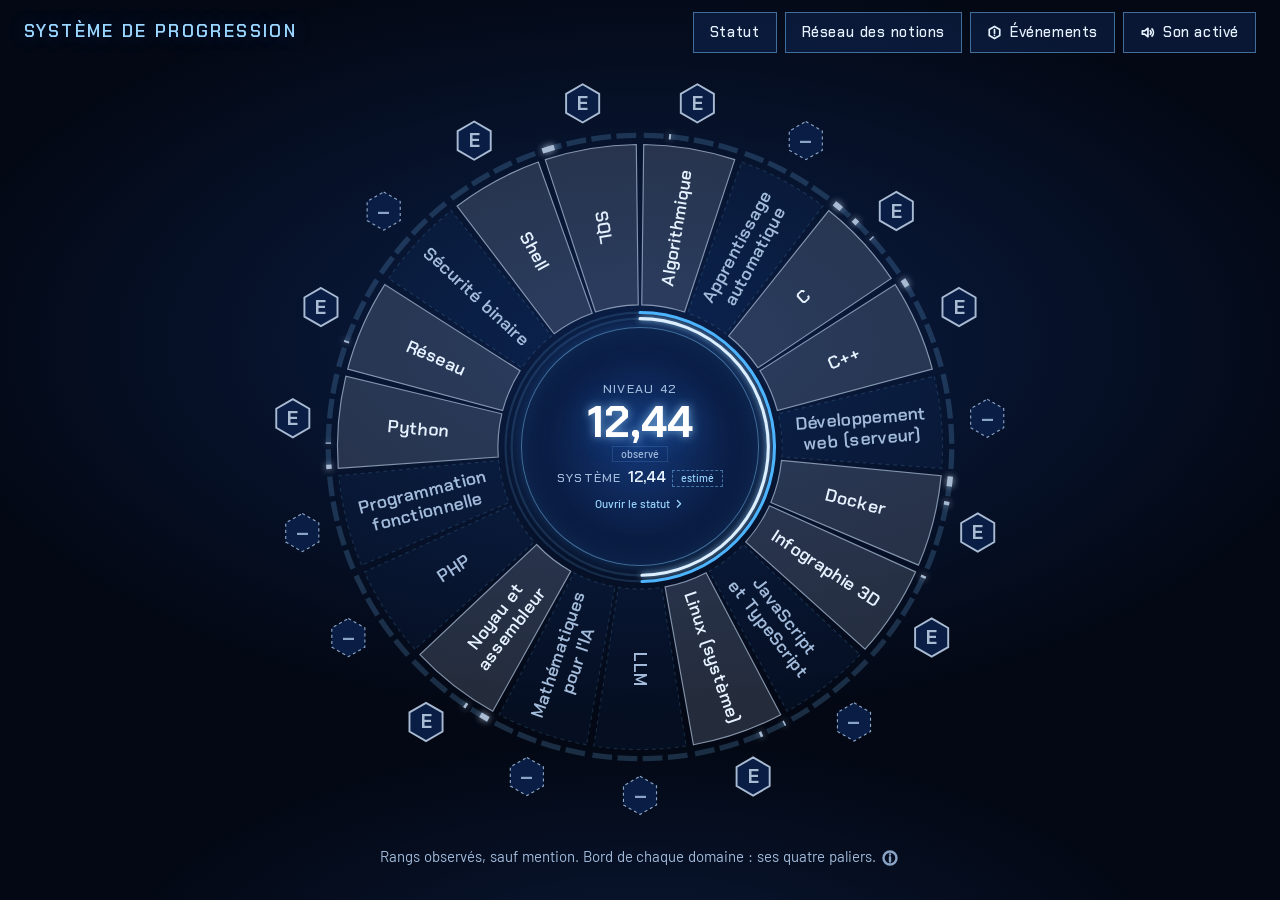
==== commit a1daf7ff: "public: Met le code de la vitrine aux conventions, rendu identique Besoin : css/views.css faisait 75" ====
--- a/public/index.html
+++ b/public/index.html
@@ -16,7 +16,10 @@
   <link rel="stylesheet" href="css/base.css">
   <link rel="stylesheet" href="css/window.css">
   <link rel="stylesheet" href="css/wheel.css">
-  <link rel="stylesheet" href="css/views.css">
+  <link rel="stylesheet" href="css/section.css">
+  <link rel="stylesheet" href="css/certs.css">
+  <link rel="stylesheet" href="css/tier.css">
+  <link rel="stylesheet" href="css/status.css">
   <link rel="stylesheet" href="css/effects.css">
   <link rel="stylesheet" href="css/inbox.css">
   <link rel="stylesheet" href="css/wheel-fx.css">
--- a/public/css/section.css
+++ b/public/css/section.css
@@ -0,0 +1,183 @@
+/*
+ * Vue d'un domaine (niveau 2) : en-tête, une fenêtre par palier, ouverture depuis la roue.
+ *
+ * L'entrée dans un domaine prolonge la roue : la vue se dévoile en cercle depuis le
+ * secteur cliqué (--ox, --oy posés par section.js, dans le repère de la vue). Les autres
+ * vues déplient leurs fenêtres (window.css). Les couleurs d'état viennent du ton de rareté
+ * (--tone, window.css). Les vues se suivent dans cet ordre : section, certs, tier, status.
+ */
+
+.back {
+  display: flex;
+  align-items: center;
+  gap: var(--s3);
+  margin-bottom: var(--s5);
+}
+
+.section-view,
+.tier-view,
+.status-view {
+  max-width: 1480px;
+  margin: 0 auto;
+}
+
+@media (prefers-reduced-motion: no-preference) {
+  .section-view.from-sector {
+    animation: from-sector var(--t-travel) var(--ease-out);
+  }
+
+  .section-view.from-sector .unfold {
+    animation: none;
+  }
+
+  @keyframes from-sector {
+    from {
+      clip-path: circle(4% at var(--ox) var(--oy));
+      opacity: 0.4;
+    }
+
+    to {
+      clip-path: circle(150% at var(--ox) var(--oy));
+      opacity: 1;
+    }
+  }
+}
+
+/* ───── En-tête d'un domaine ou d'un palier ───── */
+
+.section-head {
+  display: flex;
+  flex-wrap: wrap;
+  align-items: center;
+  gap: var(--s3) var(--s5);
+  margin-bottom: var(--s4);
+}
+
+.section-head .rank {
+  font-size: var(--fs-xl);
+}
+
+.section-name {
+  font-size: var(--fs-2xl);
+  letter-spacing: 0.01em;
+  color: var(--bright);
+  text-shadow: var(--glow-soft);
+}
+
+.section-rank {
+  display: flex;
+  align-items: center;
+  gap: var(--s2);
+  color: var(--text-dim);
+}
+
+.section-next {
+  flex: 1 1 320px;
+  color: var(--text-dim);
+  text-align: right;
+}
+
+.state-legend {
+  display: flex;
+  flex-wrap: wrap;
+  gap: var(--s2) var(--s5);
+  margin-bottom: var(--s5);
+  font-size: var(--fs-sm);
+  color: var(--text-dim);
+}
+
+.state-legend li {
+  display: flex;
+  align-items: center;
+  gap: var(--s2);
+}
+
+.state-legend .info {
+  margin-left: calc(var(--s2) * -1);
+}
+
+/* ───── Niveau 2 : une fenêtre par palier ───── */
+
+.tiers {
+  display: grid;
+  grid-template-columns: repeat(auto-fit, minmax(250px, 1fr));
+  gap: var(--s6) var(--s5);
+  align-items: start;
+}
+
+.tier-window {
+  padding: var(--s4);
+}
+
+.tier-open {
+  display: grid;
+  grid-template-columns: 1fr auto;
+  gap: var(--s2) var(--s3);
+  align-items: center;
+  margin: 0 calc(var(--s2) * -1) var(--s3);
+  padding: var(--s2);
+  transition: background-color var(--t-fast) var(--ease-out);
+}
+
+.tier-open .bar {
+  grid-column: 1 / -1;
+}
+
+.tier-count {
+  font-family: var(--font-display);
+  font-weight: 600;
+}
+
+.tier-more {
+  display: inline-flex;
+  align-items: center;
+  gap: var(--s1);
+  font-size: var(--fs-sm);
+  color: var(--flux-bright);
+}
+
+@media (hover: hover) {
+  .tier-open:hover {
+    background: rgb(64 150 255 / 0.18);
+  }
+}
+
+.notion {
+  display: flex;
+  align-items: flex-start;
+  gap: var(--s3);
+  padding: var(--s1) 0;
+  font-size: var(--fs-sm);
+  line-height: 1.3;
+  color: var(--text-faint);
+}
+
+.notion .glyph {
+  margin-top: 3px;
+}
+
+.notion-title {
+  display: -webkit-box;
+  overflow: hidden;
+  -webkit-box-orient: vertical;
+  -webkit-line-clamp: 2;
+}
+
+.notion[data-group="declared"] {
+  color: var(--text-dim);
+}
+
+.notion[data-group="low"] {
+  color: var(--text);
+}
+
+.notion[data-group="high"] {
+  font-weight: 600;
+  color: var(--bright);
+}
+
+.section-certs {
+  margin-top: var(--s7);
+  font-size: var(--fs-sm);
+  color: var(--text-dim);
+}
--- a/public/css/certs.css
+++ b/public/css/certs.css
@@ -0,0 +1,184 @@
+/*
+ * Certifications : cartes d'un domaine, cellules du statut, dialogue d'une certification.
+ *
+ * Suite de section.css dans la cascade : à spécificité égale, la dernière règle gagne.
+ */
+
+/* ───── Certifications : cartes d'un domaine, cellules du statut, premier plan ───── */
+
+.group-title {
+  margin-bottom: var(--s4);
+  font-size: var(--fs-md);
+  letter-spacing: 0.04em;
+  color: var(--flux-bright);
+}
+
+.cert-cards {
+  display: grid;
+  grid-template-columns: repeat(auto-fit, minmax(min(100%, 320px), 1fr));
+  gap: var(--s6) var(--s5);
+  align-items: start;
+}
+
+.cert-window,
+.cert-dialog-window {
+  display: grid;
+  gap: var(--s3);
+  padding: var(--s4);
+  color: var(--text);
+}
+
+.cert-window > .window-head,
+.cert-dialog-window > .window-head {
+  margin-bottom: 0;
+}
+
+.cert-window .window-title,
+.cert-dialog-window .window-title {
+  letter-spacing: 0.06em;
+  text-align: center;
+  text-wrap: balance;
+}
+
+.cert-state {
+  font-family: var(--font-display);
+  font-size: var(--fs-md);
+  font-weight: 600;
+  color: var(--bright);
+}
+
+[data-tone] > .cert-state {
+  color: color-mix(in oklab, var(--tone) 55%, white);
+}
+
+.cert-conditions {
+  color: var(--text-dim);
+}
+
+.cert-gauge {
+  display: grid;
+  gap: var(--s2);
+  color: var(--text-dim);
+}
+
+.cert-links {
+  display: flex;
+  flex-wrap: wrap;
+  align-items: center;
+  gap: var(--s2);
+}
+
+.cert-note {
+  margin-left: var(--s2);
+  font-family: var(--font-body);
+  font-size: var(--fs-sm);
+  font-weight: 400;
+  color: var(--text-dim);
+}
+
+.cert-tiers {
+  display: grid;
+  gap: var(--s2);
+}
+
+.cert-tier summary {
+  display: grid;
+  grid-template-columns: auto 1fr auto;
+  gap: var(--s1) var(--s2);
+  align-items: center;
+  padding: var(--s1) 0;
+  list-style: none;
+  cursor: pointer;
+}
+
+.cert-tier summary::-webkit-details-marker {
+  display: none;
+}
+
+.cert-tier summary .bar {
+  grid-column: 1 / -1;
+}
+
+.cert-tier summary .icon {
+  color: var(--flux-bright);
+  transition: rotate var(--t-fast) var(--ease-out);
+}
+
+.cert-tier[open] summary .icon {
+  rotate: 90deg;
+}
+
+.cert-tier .notions {
+  max-height: min(220px, 30dvh);
+  margin-top: var(--s2);
+  padding-left: var(--s4);
+  overflow-y: auto;
+  scrollbar-color: rgb(120 196 255 / 0.4) transparent;
+  scrollbar-width: thin;
+}
+
+.cert-dialog {
+  width: min(560px, calc(100vw - 2 * var(--s5)));
+  padding: var(--s3);
+  border: 0;
+  color: var(--text);
+  background: transparent;
+  overflow: visible;
+}
+
+.cert-dialog::backdrop {
+  background: rgb(3 8 20 / 0.55);
+  backdrop-filter: blur(5px);
+}
+
+.cert-dialog-window .group-title {
+  margin: var(--s2) 0 0;
+}
+
+.cert-nav {
+  display: flex;
+  align-items: center;
+  gap: var(--s3);
+  padding-top: var(--s3);
+  border-top: 1px solid var(--flux-faint);
+  font-family: var(--font-display);
+  color: var(--text-dim);
+}
+
+.cert-nav > :last-child {
+  margin-left: auto;
+}
+
+.cert-arrow {
+  padding: var(--s2);
+  min-width: 40px;
+  justify-content: center;
+}
+
+.cert-arrow.is-flipped .icon {
+  rotate: 180deg;
+}
+
+.cert-arrow[aria-disabled="true"] {
+  border-style: dashed;
+  color: var(--text-faint);
+  opacity: 0.5;
+  cursor: default;
+}
+
+@media (prefers-reduced-motion: no-preference) {
+  .cert-dialog[open] {
+    animation: dialog-in var(--t-panel) var(--ease-out);
+  }
+
+  .cert-dialog-window {
+    animation: none;
+  }
+
+  @keyframes dialog-in {
+    from {
+      opacity: 0;
+      scale: 0.94;
+    }
+  }
+}
--- a/public/css/tier.css
+++ b/public/css/tier.css
@@ -0,0 +1,125 @@
+/*
+ * Vue d'un palier (niveau 3) : en-tête du palier et tableau de ses notions.
+ *
+ * Suite de certs.css dans la cascade : à spécificité égale, la dernière règle gagne.
+ */
+
+/* ───── Niveau 3 : tableau des notions d'un palier ───── */
+
+.tier-head {
+  display: grid;
+  gap: var(--s2);
+  margin-bottom: var(--s6);
+}
+
+.tier-head .tier-count {
+  color: var(--text-dim);
+}
+
+.tier-head .bar {
+  max-width: 480px;
+}
+
+.table-window {
+  container-type: inline-size;
+}
+
+.notion-table {
+  width: 100%;
+  border-collapse: separate;
+  border-spacing: 0 var(--s1);
+  font-size: var(--fs-sm);
+}
+
+.notion-table th,
+.notion-table td {
+  padding: var(--s2) var(--s3);
+  border-bottom: 1px solid var(--flux-faint);
+  text-align: center;
+  vertical-align: middle;
+}
+
+.notion-table thead th {
+  font-family: var(--font-display);
+  font-weight: 600;
+  letter-spacing: 0.04em;
+  color: var(--flux-bright);
+  white-space: nowrap;
+}
+
+.notion-table th:first-child {
+  text-align: left;
+}
+
+.notion-table tbody th {
+  font-weight: 400;
+  overflow-wrap: anywhere;
+}
+
+.notion-table tbody tr:last-child > * {
+  border-bottom: 0;
+}
+
+.notion-table tr[data-tone] > * {
+  border-top: 1px solid color-mix(in oklab, var(--tone) 75%, transparent);
+  border-bottom-color: transparent;
+  background: color-mix(in oklab, var(--tone) 11%, transparent);
+}
+
+.notion-table tr[data-tone] > :last-child {
+  border-right: 1px solid color-mix(in oklab, var(--tone) 75%, transparent);
+}
+
+.notion-table tr[data-group="unmet"] {
+  color: var(--text-faint);
+}
+
+.notion-table tr[data-group="high"] th {
+  font-weight: 600;
+  color: var(--bright);
+}
+
+.state {
+  display: inline-flex;
+  align-items: center;
+  gap: var(--s2);
+  white-space: nowrap;
+  cursor: help;
+}
+
+@container (max-width: 640px) {
+  .notion-table thead {
+    display: none;
+  }
+
+  .notion-table tr {
+    display: flex;
+    flex-wrap: wrap;
+    gap: var(--s1) var(--s4);
+    margin-bottom: var(--s1);
+    padding: var(--s3);
+    border-bottom: 1px solid var(--flux-faint);
+  }
+
+  .notion-table tr[data-tone] {
+    border-top: 1px solid color-mix(in oklab, var(--tone) 75%, transparent);
+    border-right: 1px solid color-mix(in oklab, var(--tone) 75%, transparent);
+    border-bottom-color: transparent;
+    background: color-mix(in oklab, var(--tone) 11%, transparent);
+  }
+
+  .notion-table tr[data-tone] > * {
+    background: none;
+  }
+
+  .notion-table tbody th,
+  .notion-table td {
+    padding: 0;
+    border: 0;
+    text-align: left;
+  }
+
+  .notion-table tbody th {
+    flex: 1 1 100%;
+  }
+}
--- a/public/css/status.css
+++ b/public/css/status.css
@@ -0,0 +1,279 @@
+/*
+ * Vue du statut : fenêtres du statut du chasseur.
+ *
+ * Dernier fichier de la cascade des vues : à spécificité égale, la dernière règle gagne.
+ */
+
+/* ───── Fenêtre de statut ───── */
+
+.status-view .section-name {
+  margin-bottom: var(--s6);
+}
+
+.status-grid {
+  display: grid;
+  grid-template-columns: repeat(auto-fit, minmax(min(100%, 400px), 1fr));
+  gap: var(--s6) var(--s5);
+  align-items: stretch;
+}
+
+.stated {
+  display: inline-flex;
+  flex-wrap: wrap;
+  align-items: baseline;
+  gap: var(--s2) var(--s3);
+}
+
+.block-rank {
+  display: flex;
+  align-items: center;
+  justify-content: center;
+  gap: var(--s2);
+  margin-bottom: var(--s3);
+  font-family: var(--font-display);
+  font-weight: 600;
+  color: var(--text-dim);
+}
+
+[data-tone] > .block-rank {
+  color: color-mix(in oklab, var(--tone) 55%, white);
+}
+
+.block-rank .rank {
+  margin-right: var(--s1);
+}
+
+.level-figure {
+  text-align: center;
+}
+
+.level-figure .stated-value {
+  font-family: var(--font-display);
+  font-size: 3.5rem;
+  font-weight: 700;
+  line-height: 1.1;
+  color: var(--bright);
+  text-shadow: var(--glow-strong);
+}
+
+.level-goal {
+  display: grid;
+  gap: var(--s2);
+  margin: var(--s3) 0 var(--s5);
+  font-family: var(--font-display);
+  color: var(--text-dim);
+  text-align: right;
+}
+
+.level-xp {
+  display: flex;
+  flex-wrap: wrap;
+  align-items: baseline;
+  justify-content: space-between;
+  gap: var(--s2) var(--s4);
+  padding: var(--s3) 0;
+  border-block: 1px solid var(--flux-faint);
+}
+
+.level-xp .stated-value {
+  font-family: var(--font-display);
+  font-size: var(--fs-lg);
+  font-weight: 600;
+}
+
+.level-window .empty {
+  margin-top: var(--s3);
+  font-size: var(--fs-sm);
+}
+
+.projects {
+  margin-top: var(--s3);
+}
+
+.projects summary {
+  padding: var(--s2) 0;
+  font-family: var(--font-display);
+  color: var(--flux-bright);
+  cursor: pointer;
+}
+
+.projects li {
+  display: flex;
+  justify-content: space-between;
+  gap: var(--s4);
+  padding: var(--s1) 0;
+  font-size: var(--fs-sm);
+}
+
+.answers {
+  display: grid;
+  gap: var(--s5);
+}
+
+.answer {
+  display: grid;
+  gap: var(--s2);
+}
+
+.answer + .answer {
+  padding-top: var(--s5);
+  border-top: 1px solid var(--flux-faint);
+}
+
+.answer-name {
+  display: flex;
+  flex-wrap: wrap;
+  align-items: baseline;
+  gap: var(--s2) var(--s3);
+}
+
+.answer-title {
+  font-family: var(--font-display);
+  font-size: var(--fs-lg);
+  font-weight: 700;
+  letter-spacing: 0.08em;
+  color: var(--gold);
+  text-shadow: 0 0 14px rgb(242 193 78 / 0.45);
+}
+
+.answer-scope {
+  padding: 0 var(--s2);
+  border: 1px solid var(--gold);
+  font-size: var(--fs-xs);
+  font-weight: 600;
+  color: var(--gold);
+}
+
+.answer-plain {
+  font-family: var(--font-display);
+  font-size: var(--fs-md);
+  font-weight: 600;
+}
+
+.answer-condition {
+  font-size: var(--fs-sm);
+  color: var(--text-dim);
+}
+
+.answer-figures {
+  display: flex;
+  flex-wrap: wrap;
+  align-items: baseline;
+  gap: var(--s2) var(--s3);
+  font-size: var(--fs-sm);
+  color: var(--text-dim);
+}
+
+.answer-figures > :first-child {
+  margin-right: auto;
+  font-family: var(--font-display);
+  font-weight: 600;
+  color: var(--text);
+}
+
+.school-window,
+.titles-window {
+  grid-column: 1 / -1;
+}
+
+.school-count {
+  margin-bottom: var(--s3);
+  font-size: var(--fs-sm);
+  color: var(--text-dim);
+}
+
+.school {
+  display: grid;
+  grid-template-columns: repeat(auto-fill, minmax(min(100%, 320px), 1fr));
+  gap: 0 var(--s6);
+  font-size: var(--fs-sm);
+}
+
+.school li {
+  display: grid;
+  grid-template-columns: 1fr auto;
+  gap: 0 var(--s4);
+  align-items: baseline;
+  padding: var(--s2) 0;
+  border-bottom: 1px solid var(--flux-faint);
+}
+
+.school-title {
+  grid-column: 1 / -1;
+  font-size: var(--fs-xs);
+  color: var(--text-dim);
+}
+
+.school li[data-obtained="yes"] .school-title {
+  color: var(--text);
+}
+
+.school li[data-obtained="no"] {
+  color: var(--text-faint);
+}
+
+.school li[data-obtained="yes"] .school-state {
+  color: var(--gold);
+}
+
+.cert-group + .cert-group {
+  margin-top: var(--s5);
+}
+
+.certs {
+  display: grid;
+  grid-template-columns: repeat(auto-fill, minmax(min(100%, 300px), 1fr));
+  gap: var(--s3);
+}
+
+.cert {
+  --line: color-mix(in oklab, var(--tone, var(--flux)) 55%, transparent);
+  display: grid;
+  gap: var(--s1);
+  height: 100%;
+  padding: var(--s3);
+  border: 1px solid var(--line);
+  font-size: var(--fs-sm);
+  background: color-mix(in oklab, var(--tone, var(--flux)) 9%, transparent);
+  transition:
+    background-color var(--t-fast) var(--ease-out),
+    box-shadow var(--t-fast) var(--ease-out);
+}
+
+.cert-name {
+  font-weight: 600;
+  color: var(--bright);
+}
+
+.cert-card {
+  font-size: var(--fs-xs);
+  color: var(--text-dim);
+}
+
+.cert-label {
+  font-family: var(--font-display);
+  font-weight: 600;
+  color: color-mix(in oklab, var(--tone, var(--text-dim)) 60%, white);
+}
+
+.cert .bar {
+  align-self: end;
+  margin-top: var(--s1);
+}
+
+.cert:active {
+  scale: 0.99;
+}
+
+@media (hover: hover) {
+  .cert:hover {
+    background: color-mix(in oklab, var(--tone, var(--flux)) 20%, transparent);
+    box-shadow: 0 0 18px color-mix(in oklab, var(--tone, var(--flux)) 30%, transparent);
+  }
+}
+
+.sources {
+  margin-top: var(--s6);
+  font-size: var(--fs-xs);
+  color: var(--text-faint);
+}
